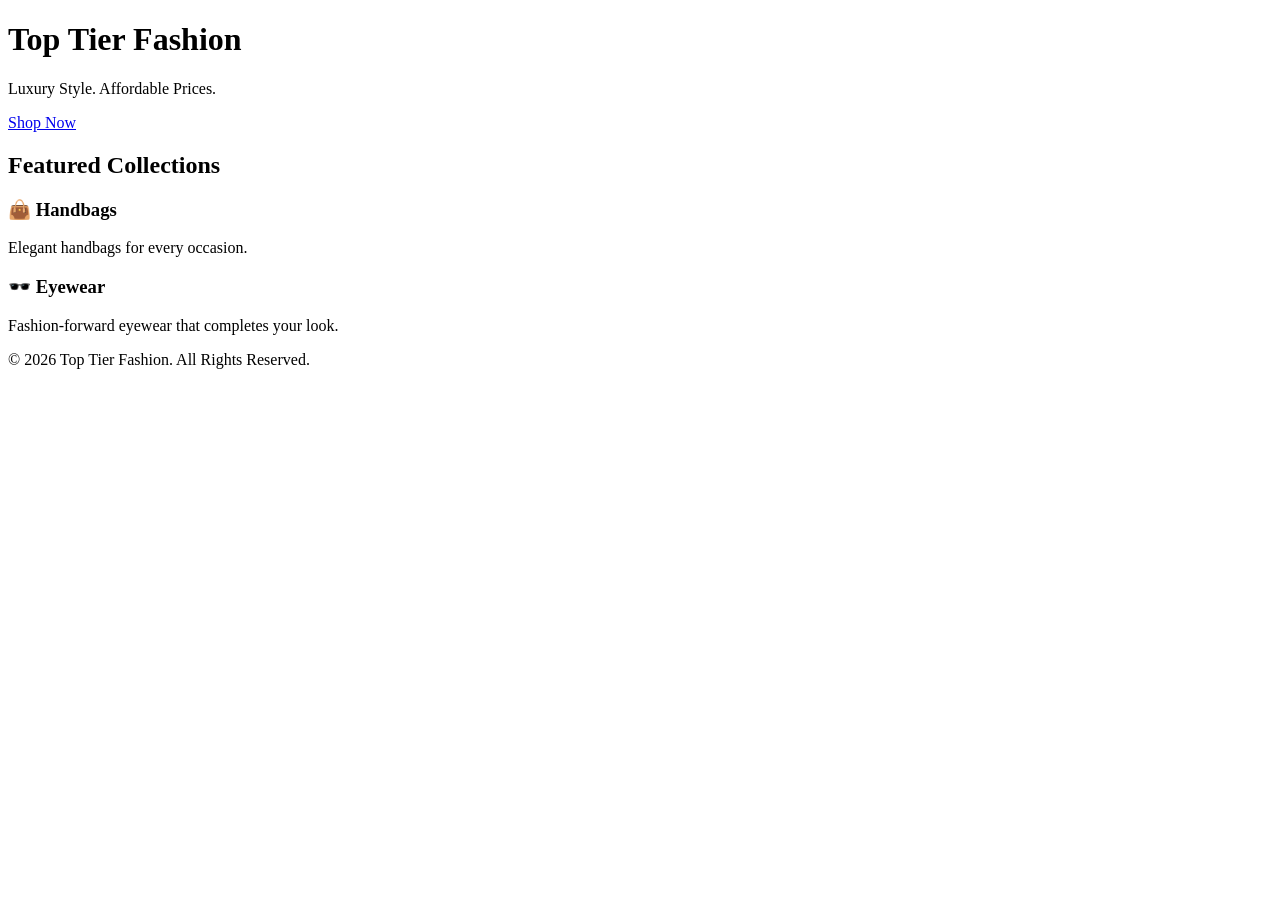
==== index.html @ 1ddbc44a "Create index.html" ====
<!DOCTYPE html>
<html lang="en">
<head>
<meta charset="UTF-8">
<meta name="viewport" content="width=device-width, initial-scale=1.0">
<title>Top Tier Fashion</title>
<link rel="stylesheet" href="style.css">
</head>

<body>

<header>
<h1>Top Tier Fashion</h1>
<p>Luxury Style. Affordable Prices.</p>
<a href="#">Shop Now</a>
</header>

<section>
<h2>Featured Collections</h2>

<h3>👜 Handbags</h3>
<p>Elegant handbags for every occasion.</p>

<h3>🕶️ Eyewear</h3>
<p>Fashion-forward eyewear that completes your look.</p>

</section>

<footer>
<p>© 2026 Top Tier Fashion. All Rights Reserved.</p>
</footer>

</body>
</html>
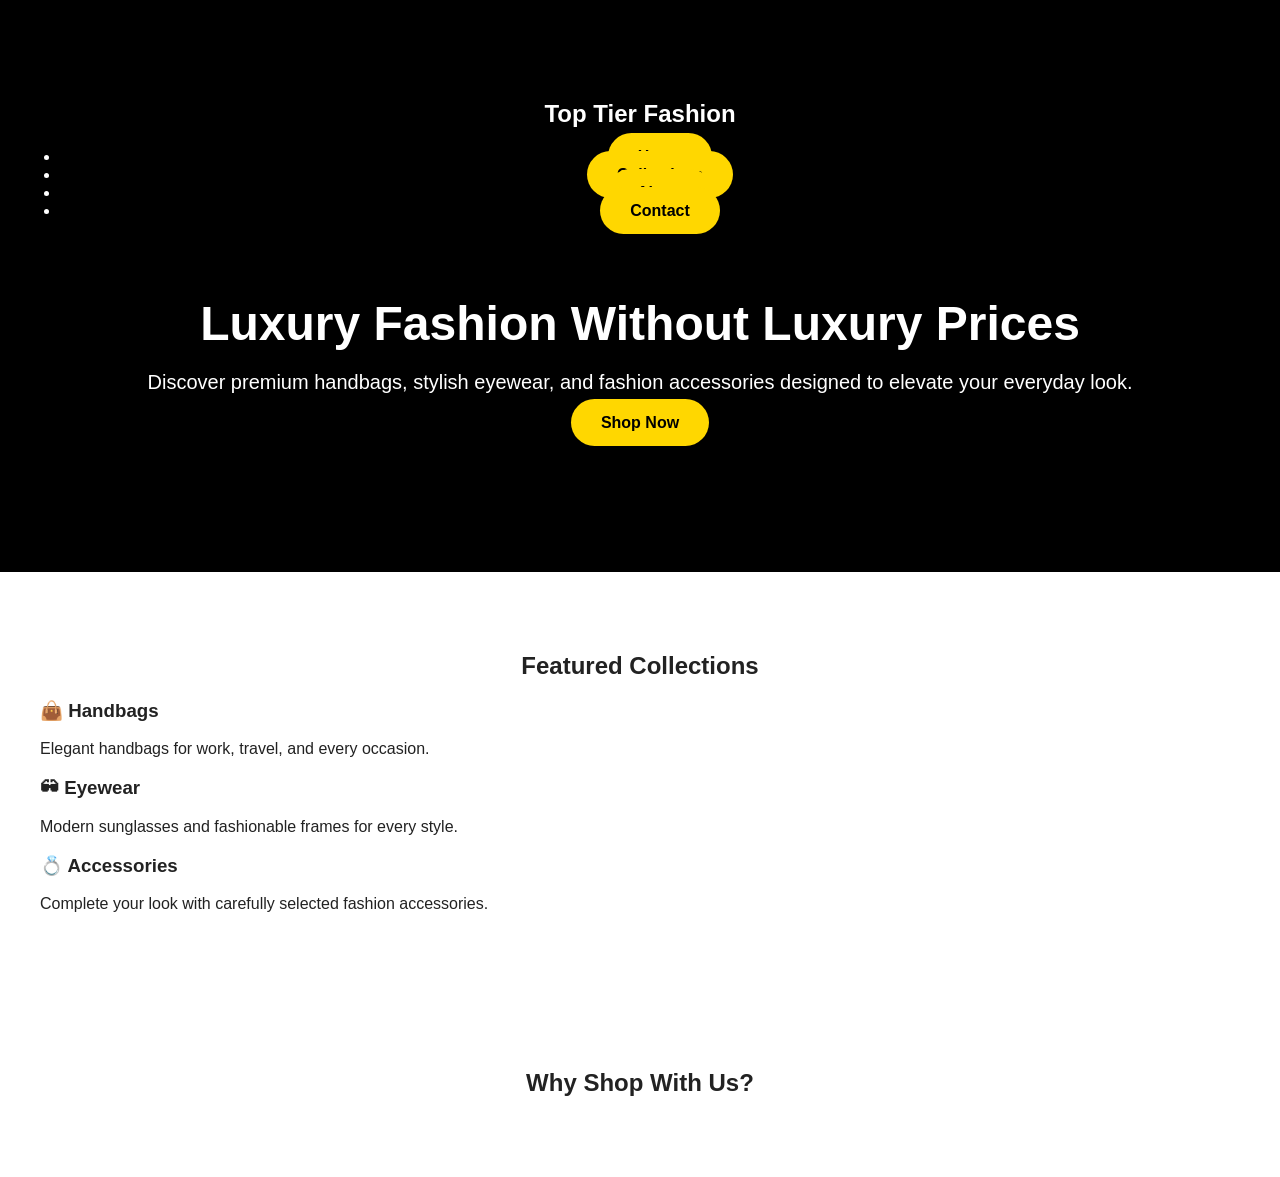
==== commit f9a6c094: "Update index.html" ====
--- a/index.html
+++ b/index.html
@@ -1,34 +1,61 @@
 <!DOCTYPE html>
 <html lang="en">
 <head>
-<meta charset="UTF-8">
-<meta name="viewport" content="width=device-width, initial-scale=1.0">
-<title>Top Tier Fashion</title>
-<link rel="stylesheet" href="style.css">
+  <meta charset="UTF-8">
+  <meta name="viewport" content="width=device-width, initial-scale=1.0">
+  <title>Top Tier Fashion</title>
+  <link rel="stylesheet" href="style.css">
 </head>
 
 <body>
 
 <header>
-<h1>Top Tier Fashion</h1>
-<p>Luxury Style. Affordable Prices.</p>
-<a href="#">Shop Now</a>
+  <nav>
+    <h2>Top Tier Fashion</h2>
+
+    <ul>
+      <li><a href="#home">Home</a></li>
+      <li><a href="#collections">Collections</a></li>
+      <li><a href="#about">About</a></li>
+      <li><a href="#contact">Contact</a></li>
+    </ul>
+  </nav>
+
+  <section class="hero" id="home">
+    <h1>Luxury Fashion Without Luxury Prices</h1>
+
+    <p>
+      Discover premium handbags, stylish eyewear, and fashion accessories
+      designed to elevate your everyday look.
+    </p>
+
+    <a href="#collections" class="button">Shop Now</a>
+  </section>
 </header>
 
-<section>
+<section id="collections">
+
 <h2>Featured Collections</h2>
 
+<div class="card">
 <h3>👜 Handbags</h3>
-<p>Elegant handbags for every occasion.</p>
+<p>Elegant handbags for work, travel, and every occasion.</p>
+</div>
 
-<h3>🕶️ Eyewear</h3>
-<p>Fashion-forward eyewear that completes your look.</p>
+<div class="card">
+<h3>🕶 Eyewear</h3>
+<p>Modern sunglasses and fashionable frames for every style.</p>
+</div>
+
+<div class="card">
+<h3>💍 Accessories</h3>
+<p>Complete your look with carefully selected fashion accessories.</p>
+</div>
 
 </section>
 
-<footer>
-<p>© 2026 Top Tier Fashion. All Rights Reserved.</p>
-</footer>
+<section>
 
-</body>
-</html>
+<h2>Why Shop With Us?</h2>
+
+<ul>
--- a/style.css
+++ b/style.css
@@ -0,0 +1,49 @@
+body {
+  margin: 0;
+  font-family: Arial, sans-serif;
+  background: #ffffff;
+  color: #222;
+}
+
+header {
+  background: #000;
+  color: #fff;
+  text-align: center;
+  padding: 80px 20px;
+}
+
+header h1 {
+  font-size: 48px;
+  margin: 0;
+}
+
+header p {
+  font-size: 20px;
+  margin: 20px 0;
+}
+
+header a {
+  background: gold;
+  color: black;
+  text-decoration: none;
+  padding: 15px 30px;
+  border-radius: 30px;
+  font-weight: bold;
+}
+
+section {
+  max-width: 1200px;
+  margin: auto;
+  padding: 60px 20px;
+}
+
+h2 {
+  text-align: center;
+}
+
+footer {
+  background: #000;
+  color: white;
+  text-align: center;
+  padding: 30px;
+}
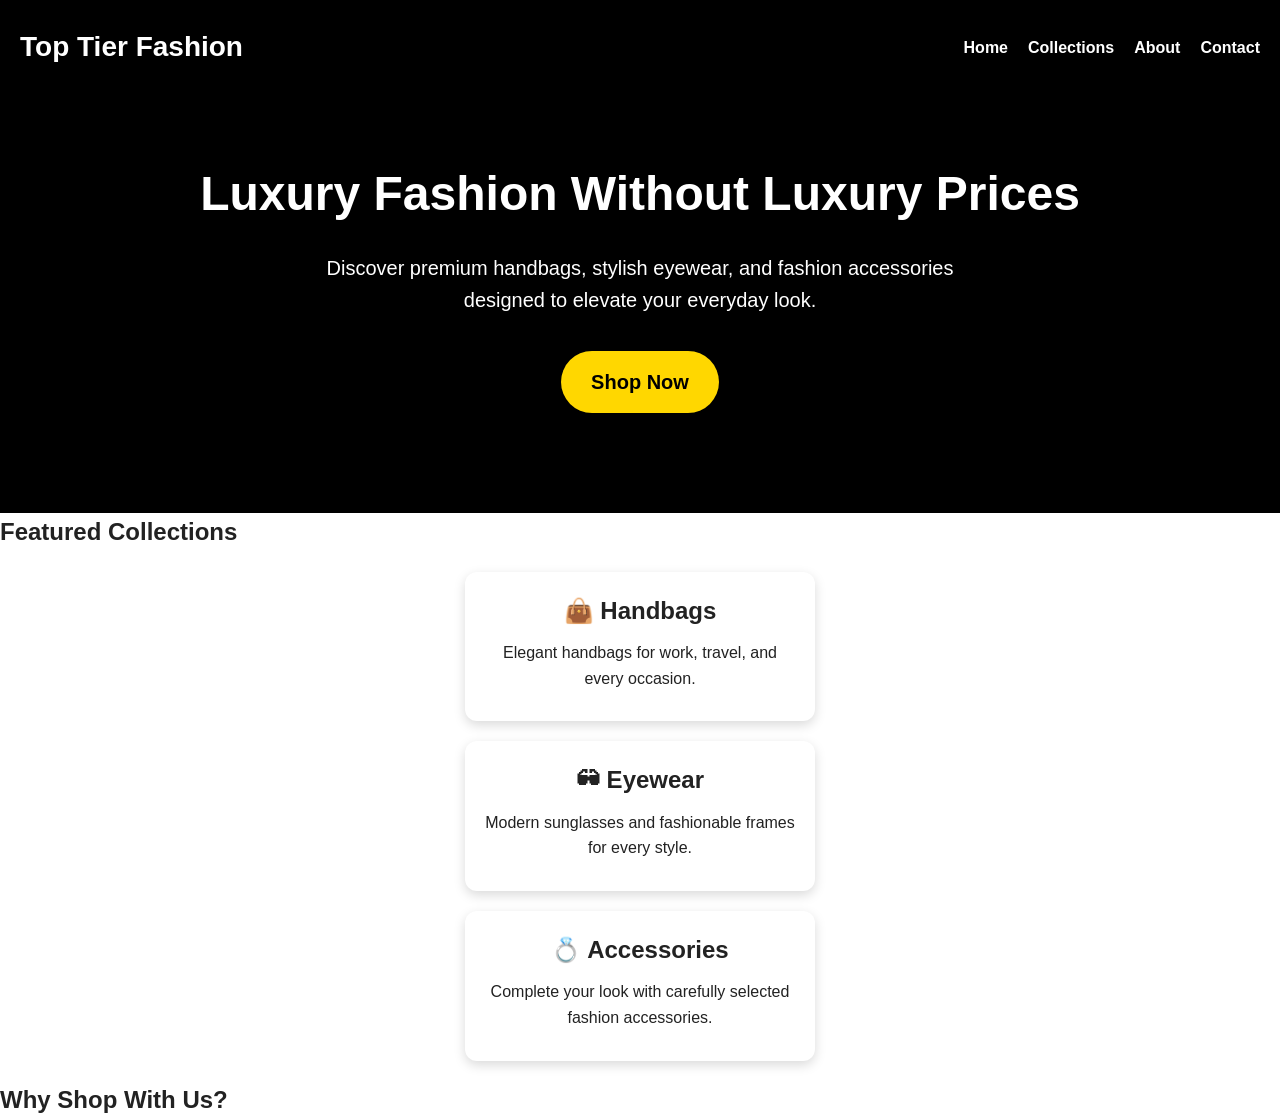
==== commit 795ded4c: "Update index.html" ====
--- a/index.html
+++ b/index.html
@@ -37,11 +37,12 @@
 
 <h2>Featured Collections</h2>
 
-<div class="card">
-<h3>👜 Handbags</h3>
-<p>Elegant handbags for work, travel, and every occasion.</p>
-</div>
-
+<a href="handbags.html" style="text-decoration: none; color: inherit;">
+    <div class="card">
+        <h3>👜 Handbags</h3>
+        <p>Elegant handbags for work, travel, and every occasion.</p>
+    </div>
+</a>
 <div class="card">
 <h3>🕶 Eyewear</h3>
 <p>Modern sunglasses and fashionable frames for every style.</p>
--- a/style.css
+++ b/style.css
@@ -1,49 +1,102 @@
-body {
-  margin: 0;
-  font-family: Arial, sans-serif;
-  background: #ffffff;
-  color: #222;
+*{
+margin:0;
+padding:0;
+box-sizing:border-box;
 }
 
-header {
-  background: #000;
-  color: #fff;
-  text-align: center;
-  padding: 80px 20px;
+body{
+font-family:Arial,Helvetica,sans-serif;
+background:#ffffff;
+color:#222;
+line-height:1.6;
 }
 
-header h1 {
-  font-size: 48px;
-  margin: 0;
+header{
+background:#000;
+color:#fff;
+padding:20px;
 }
 
-header p {
-  font-size: 20px;
-  margin: 20px 0;
+nav{
+display:flex;
+justify-content:space-between;
+align-items:center;
+flex-wrap:wrap;
 }
 
-header a {
-  background: gold;
-  color: black;
-  text-decoration: none;
-  padding: 15px 30px;
-  border-radius: 30px;
-  font-weight: bold;
+nav h2{
+font-size:28px;
 }
 
-section {
-  max-width: 1200px;
-  margin: auto;
-  padding: 60px 20px;
+nav ul{
+list-style:none;
+display:flex;
+gap:20px;
+padding:15px 0;
 }
 
-h2 {
-  text-align: center;
+nav a{
+color:#fff;
+text-decoration:none;
+font-weight:bold;
 }
 
-footer {
-  background: #000;
-  color: white;
-  text-align: center;
-  padding: 30px;
+.hero{
+text-align:center;
+padding:80px 20px;
 }
+
+.hero h1{
+font-size:48px;
+margin-bottom:20px;
+}
+
+.hero p{
+font-size:20px;
+max-width:700px;
+margin:auto;
+margin-bottom:35px;
+}
+
+.button{
+    display:inline-block;
+    background:#FFD700;
+    color:#000;
+    padding:15px 30px;
+    border-radius:40px;
+    text-decoration:none;
+    font-weight:bold;
+    font-size:20px;
+}
+.card {
+    background: #ffffff;
+    border-radius: 12px;
+    padding: 20px;
+    margin: 20px auto;
+    max-width: 350px;
+    box-shadow: 0 4px 12px rgba(0,0,0,.15);
+    text-align: center;
+}
+
+.card h3 {
+    font-size: 24px;
+    margin-bottom: 10px;
+}
+
+.card p {
+    margin: 10px 0;
+}
+
+.card a {
+    display: inline-block;
+    background: #FFD700;
+    color: #000;
+    padding: 12px 24px;
+    border-radius: 30px;
+    text-decoration: none;
+    font-weight: bold;
+}
+
+.card a:hover {
+    background: #e6c200;
+}
